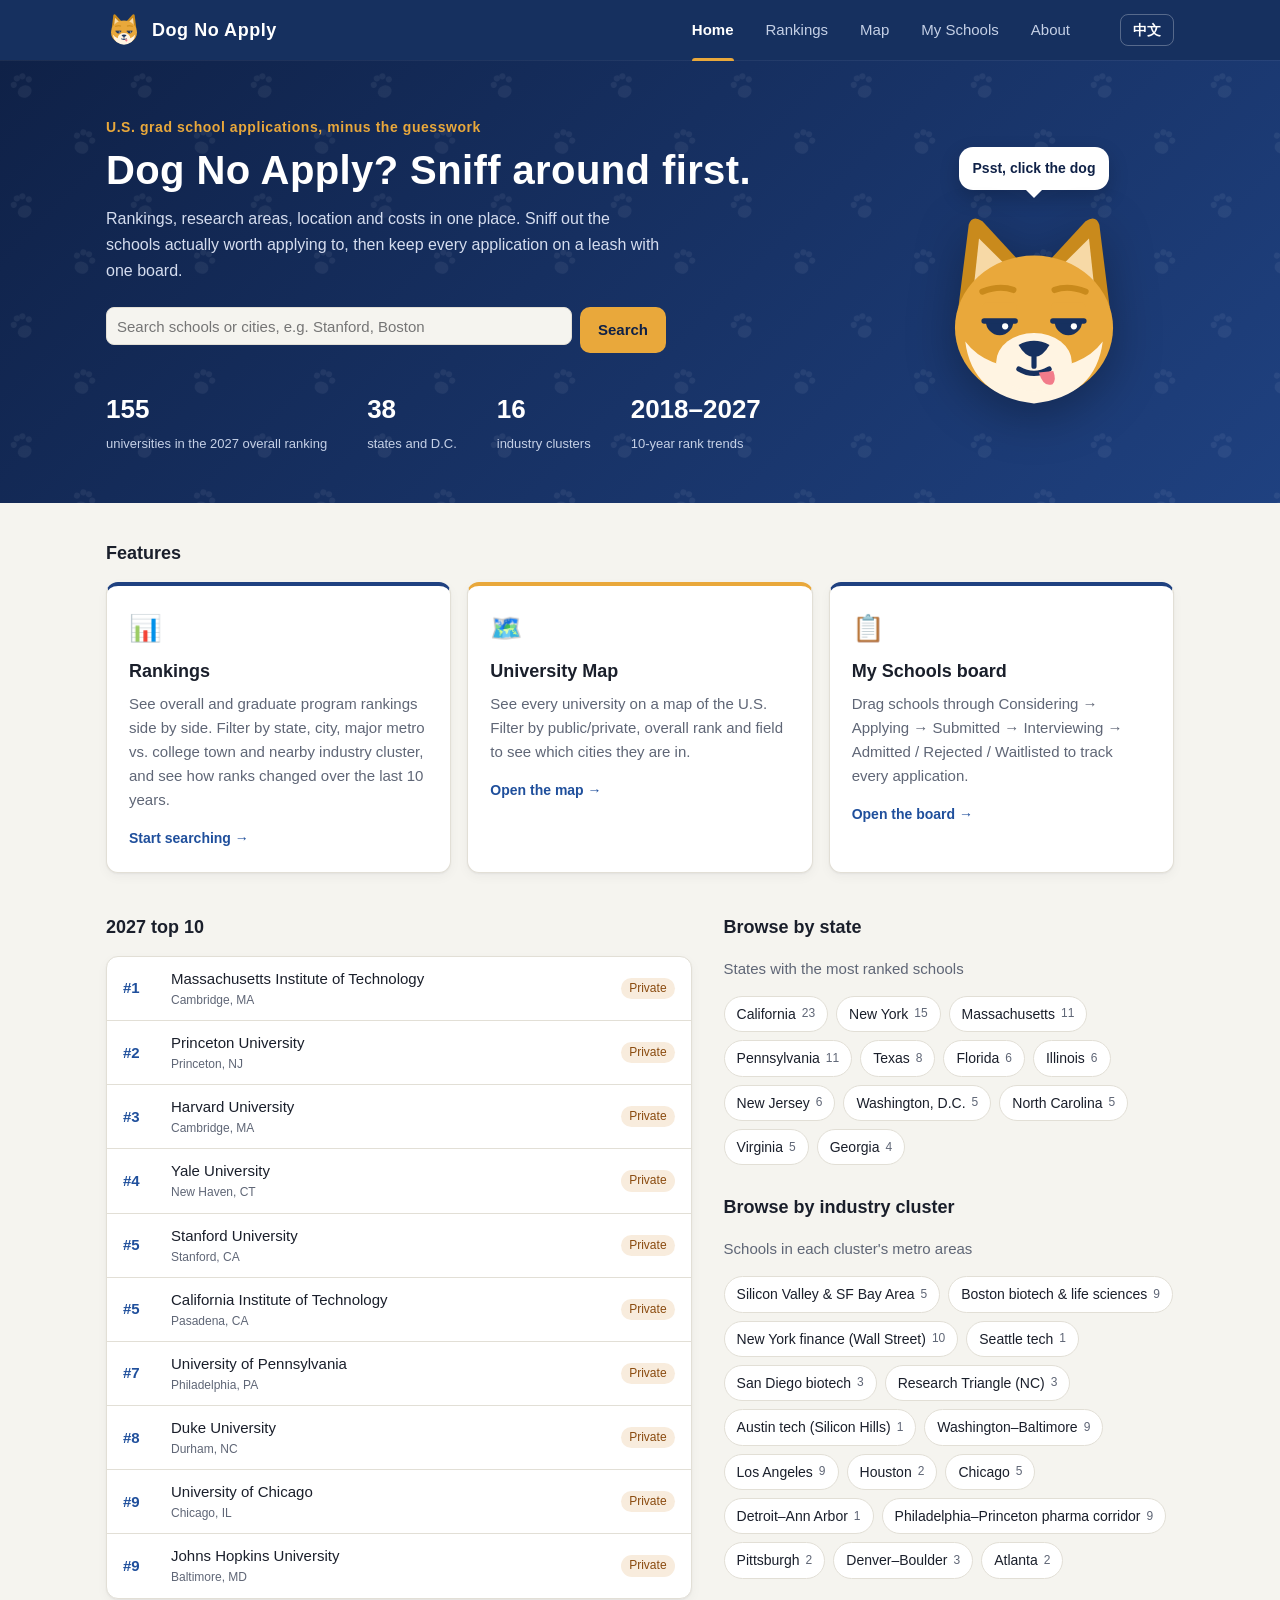
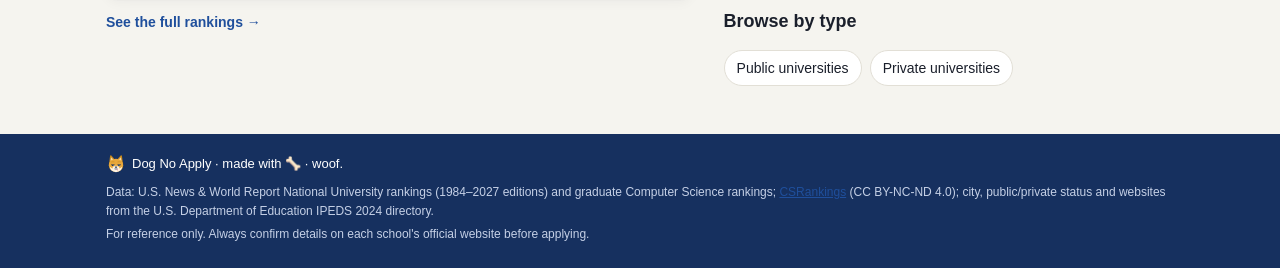
==== index.html @ 58a9b3a5 "version 2" ====
<!doctype html>
<html lang="en">
<head>
  <meta charset="utf-8">
  <meta name="viewport" content="width=device-width, initial-scale=1">
  <title data-i18n="title.home">Dog No Apply · Grad school applications, sniffed out</title>
  <meta name="description" data-i18n-content="meta.home" content="">
  <link rel="icon" type="image/svg+xml" href="assets/logo.svg">
  <script src="js/i18n.js"></script>
  <link rel="stylesheet" href="css/style.css">
</head>
<body>
  <header id="siteNav" class="site-nav"></header>
  <script src="js/layout.js"></script>

  <section class="hero">
    <div class="wrap hero-grid">
      <div class="hero-text">
      <p class="eyebrow" data-i18n="home.eyebrow"></p>
      <h1 data-i18n="home.h1"></h1>
      <p class="lead" data-i18n="home.lead"></p>
      <form class="hero-search" action="rankings.html" role="search">
        <input name="q" type="search" data-i18n-placeholder="home.searchPh" data-i18n-aria-label="common.searchSchools">
        <button type="submit" class="btn btn-gold" data-i18n="home.search"></button>
      </form>
      <ul class="hero-stats" id="heroStats"></ul>
      </div>
      <div class="hero-dog">
        <p class="dog-bubble" id="dogBubble" role="status" aria-live="polite" data-i18n="home.dogHint"></p>
        <button type="button" class="dog-btn" id="dogBtn" data-i18n-aria-label="home.dogHint">
          <svg class="dog-svg" viewBox="0 0 64 64" width="220" height="220" data-ex="meh" aria-hidden="true">
            <!-- Same dog as assets/logo.svg; the face parts below swap per expression (data-ex). -->
            <path d="M10 30 L13 6 Q14 3 17 5 L29 18 Z" fill="#c98a1c"/>
            <path d="M54 30 L51 6 Q50 3 47 5 L35 18 Z" fill="#c98a1c"/>
            <path d="M14.5 24 L16 10 L25 19 Z" fill="#f7d9a6"/>
            <path d="M49.5 24 L48 10 L39 19 Z" fill="#f7d9a6"/>
            <ellipse cx="32" cy="36" rx="23" ry="21" fill="#e9a83b"/>
            <path d="M12 40 Q14 56 32 58 Q50 56 52 40 Q46 48 32 48 Q18 48 12 40 Z" fill="#fff4e2"/>
            <ellipse cx="32" cy="46" rx="11" ry="8.5" fill="#fff4e2"/>

            <g class="ex ex-meh">
              <ellipse cx="22" cy="34" rx="4" ry="4.2" fill="#16305f"/><ellipse cx="42" cy="34" rx="4" ry="4.2" fill="#16305f"/>
              <rect x="17" y="28.6" width="10" height="5.4" rx="1.2" fill="#e9a83b"/><rect x="37" y="28.6" width="10" height="5.4" rx="1.2" fill="#e9a83b"/>
              <path d="M17.5 34 H26.5 M37.5 34 H46.5" stroke="#16305f" stroke-width="1.6" stroke-linecap="round"/>
              <circle cx="23.6" cy="35.6" r=".9" fill="#fff"/><circle cx="43.6" cy="35.6" r=".9" fill="#fff"/>
              <path d="M17 25.5 Q22 23.5 26 25 M38 25 Q42 23.5 47 25.5" stroke="#c98a1c" stroke-width="1.8" fill="none" stroke-linecap="round"/>
              <path d="M32 44.6 V47.2 M27.6 48 Q32 50.6 36.4 48" stroke="#16305f" stroke-width="1.5" fill="none" stroke-linecap="round"/>
              <path d="M33.4 49 Q34.8 53.5 37.4 52.4 Q38.6 51.2 37.6 48.6 Z" fill="#f27b8a"/>
            </g>

            <g class="ex ex-happy">
              <path d="M18 35 Q22 29.5 26 35 M38 35 Q42 29.5 46 35" stroke="#16305f" stroke-width="2.2" fill="none" stroke-linecap="round"/>
              <path d="M17 24.5 Q22 21 26 23.5 M38 23.5 Q42 21 47 24.5" stroke="#c98a1c" stroke-width="1.8" fill="none" stroke-linecap="round"/>
              <circle cx="15.5" cy="41.5" r="3.2" fill="#f6a1a8" opacity=".7"/><circle cx="48.5" cy="41.5" r="3.2" fill="#f6a1a8" opacity=".7"/>
              <path d="M32 44.6 V46.4" stroke="#16305f" stroke-width="1.5" stroke-linecap="round"/>
              <path d="M26.5 46.4 Q32 56 37.5 46.4 Z" fill="#16305f"/>
              <path d="M28.8 50.8 Q32 55.2 35.2 50.8 Q32 49.2 28.8 50.8 Z" fill="#f27b8a"/>
            </g>

            <g class="ex ex-surprised">
              <ellipse cx="22" cy="33.5" rx="4.6" ry="5.4" fill="#16305f"/><ellipse cx="42" cy="33.5" rx="4.6" ry="5.4" fill="#16305f"/>
              <circle cx="23.6" cy="31.6" r="1.6" fill="#fff"/><circle cx="43.6" cy="31.6" r="1.6" fill="#fff"/>
              <path d="M17 22.5 Q22 19.5 26 22 M38 22 Q42 19.5 47 22.5" stroke="#c98a1c" stroke-width="1.8" fill="none" stroke-linecap="round"/>
              <path d="M32 44.6 V46.4" stroke="#16305f" stroke-width="1.5" stroke-linecap="round"/>
              <ellipse cx="32" cy="50.2" rx="2.6" ry="3.2" fill="#16305f"/>
            </g>

            <g class="ex ex-wink">
              <path d="M18 34.5 Q22 31 26 34.5" stroke="#16305f" stroke-width="2.2" fill="none" stroke-linecap="round"/>
              <ellipse cx="42" cy="34" rx="4" ry="4.4" fill="#16305f"/><circle cx="43.6" cy="32.6" r="1.2" fill="#fff"/>
              <path d="M17 26.5 Q22 25.5 26 26.5 M38 23.5 Q42 21.5 47 24" stroke="#c98a1c" stroke-width="1.8" fill="none" stroke-linecap="round"/>
              <path d="M32 44.6 V47 M27.8 48.2 Q32.5 50.8 37 47.2" stroke="#16305f" stroke-width="1.5" fill="none" stroke-linecap="round"/>
              <path d="M33.6 49.2 Q35 53.6 37.6 52.4 Q38.8 51.2 37.6 48.4 Z" fill="#f27b8a"/>
            </g>

            <g class="ex ex-love">
              <path d="M22 38.4 C15.6 33.6 17.2 27.8 22 31.2 C26.8 27.8 28.4 33.6 22 38.4 Z M42 38.4 C35.6 33.6 37.2 27.8 42 31.2 C46.8 27.8 48.4 33.6 42 38.4 Z" fill="#f05a78"/>
              <path d="M17 24 Q22 21 26 23.5 M38 23.5 Q42 21 47 24" stroke="#c98a1c" stroke-width="1.8" fill="none" stroke-linecap="round"/>
              <circle cx="15.5" cy="41.5" r="3.2" fill="#f6a1a8" opacity=".7"/><circle cx="48.5" cy="41.5" r="3.2" fill="#f6a1a8" opacity=".7"/>
              <path d="M32 44.6 V46.4" stroke="#16305f" stroke-width="1.5" stroke-linecap="round"/>
              <path d="M26.5 46.4 Q32 56 37.5 46.4 Z" fill="#16305f"/>
              <path d="M28.8 50.8 Q32 55.2 35.2 50.8 Q32 49.2 28.8 50.8 Z" fill="#f27b8a"/>
            </g>

            <g class="ex ex-skeptical">
              <ellipse cx="22" cy="34" rx="4" ry="4.2" fill="#16305f"/><ellipse cx="42" cy="34" rx="4" ry="4.2" fill="#16305f"/>
              <rect x="17" y="28.6" width="10" height="6.6" rx="1.2" fill="#e9a83b"/><rect x="37" y="28.6" width="10" height="6.6" rx="1.2" fill="#e9a83b"/>
              <path d="M17.5 35.2 H26.5 M37.5 35.2 H46.5" stroke="#16305f" stroke-width="1.6" stroke-linecap="round"/>
              <path d="M16.5 22 Q21.5 18.8 26 22.2 M38 27 Q42.5 24 47.5 24.6" stroke="#c98a1c" stroke-width="1.9" fill="none" stroke-linecap="round"/>
              <path d="M32 44.6 V47.4 M27.4 49 Q30 47.6 32 48.6 Q34.2 49.6 36.6 48" stroke="#16305f" stroke-width="1.5" fill="none" stroke-linecap="round"/>
            </g>

            <!-- nose last so it sits on top of every mouth -->
            <path d="M27.5 41 Q32 38.6 36.5 41 Q34.5 44.5 32 44.6 Q29.5 44.5 27.5 41 Z" fill="#16305f"/>
          </svg>
        </button>
      </div>
    </div>
  </section>

  <main class="wrap home">
    <section>
      <h2 class="section-title" data-i18n="home.features"></h2>
      <div class="cards">
        <a class="card" href="rankings.html">
          <span class="card-icon" aria-hidden="true">📊</span>
          <h3 data-i18n="home.card.rankings"></h3>
          <p data-i18n="home.card.rankingsDesc"></p>
          <span class="card-link" data-i18n="home.card.rankingsLink"></span>
        </a>
        <a class="card" href="map.html">
          <span class="card-icon" aria-hidden="true">🗺️</span>
          <h3 data-i18n="home.card.map"></h3>
          <p data-i18n="home.card.mapDesc"></p>
          <span class="card-link" data-i18n="home.card.mapLink"></span>
        </a>
        <a class="card" href="library.html">
          <span class="card-icon" aria-hidden="true">📋</span>
          <h3 data-i18n="home.card.library"></h3>
          <p data-i18n="home.card.libraryDesc"></p>
          <span class="card-link" data-i18n="home.card.libraryLink"></span>
        </a>
      </div>
    </section>

    <section class="home-grid">
      <div>
        <h2 class="section-title" id="top10Title"></h2>
        <ol class="top-list" id="topList"></ol>
        <a class="more" href="rankings.html" data-i18n="home.fullList"></a>
      </div>
      <div>
        <h2 class="section-title" data-i18n="home.byState"></h2>
        <p class="muted" data-i18n="home.byStateSub"></p>
        <div class="chips" id="stateChips"></div>
        <h2 class="section-title" style="margin-top:28px" data-i18n="home.byCluster"></h2>
        <p class="muted" data-i18n="home.byClusterSub"></p>
        <div class="chips" id="clusterChips"></div>
        <h2 class="section-title" style="margin-top:28px" data-i18n="home.byType"></h2>
        <div class="chips">
          <a class="chip" href="rankings.html?control=public" data-i18n="home.publicUnis"></a>
          <a class="chip" href="rankings.html?control=private" data-i18n="home.privateUnis"></a>
        </div>
      </div>
    </section>
  </main>

  <script src="data/colleges.js"></script>
  <script src="js/common.js"></script>
  <script src="js/home.js"></script>
</body>
</html>
---- css/style.css ----
/* ---------- Color tokens ----------
   Brand: deep navy (header, hero, primary actions) + warm gold (highlights).
   Change these few values to re-theme the whole site. */
:root {
  --navy-900: #0f2147;
  --navy-800: #16305f;
  --navy-700: #1f4180;
  --gold-500: #e9a83b;
  --gold-600: #c98a1c;

  --bg: #f5f4ef;
  --surface: #ffffff;
  --text: #1a1f2b;
  --muted: #5f6676;
  --line: #e2dfd6;

  --accent: #1f4f9c;        /* links, active controls */
  --accent-soft: #e6edf8;   /* hover rows, pills */
  --header-bg: var(--navy-800);
  --header-text: #ffffff;
  --header-muted: #c5d0e6;
  --hero-from: var(--navy-900);
  --hero-to: var(--navy-700);
  --gold: var(--gold-500);
  --gold-ink: #7a520c;
  --gold-soft: #fbf0db;

  --public: #1f7a4d;
  --public-soft: #e3f3ea;
  --private: #8a4b0f;
  --private-soft: #f8ecdd;
  --up: #1f7a4d;
  --down: #b3261e;
  --star: var(--gold-500);
  --shadow: 0 1px 2px rgb(16 24 40 / .05), 0 4px 12px rgb(16 24 40 / .04);
  --radius: 12px;
  --map-water: #dfe7f1;
  --map-land: #fbfaf6;
  --map-land-hover: #f3ecdc;
  --map-border: #b9c2d0;
  color-scheme: light;
}
@media (prefers-color-scheme: dark) {
  :root {
    --bg: #0e121a;
    --surface: #161c27;
    --text: #e7eaf0;
    --muted: #99a2b3;
    --line: #283041;

    --accent: #8db0ff;
    --accent-soft: #1d2a45;
    --header-bg: #0a1428;
    --header-muted: #9fb0d1;
    --hero-from: #0a1428;
    --hero-to: #17305c;
    --gold: #f0b452;
    --gold-ink: #f0b452;
    --gold-soft: #3a2c14;

    --public: #6fd3a0;
    --public-soft: #163327;
    --private: #f0b67a;
    --private-soft: #3a2a19;
    --up: #6fd3a0;
    --down: #ff8a80;
    --shadow: none;
    --map-water: #0b1018;
    --map-land: #1b2230;
    --map-land-hover: #26303f;
    --map-border: #3a4558;
    color-scheme: dark;
  }
}

/* ---------- Base ---------- */
* { box-sizing: border-box; }
html { scroll-padding-top: 72px; }
body {
  margin: 0;
  min-height: 100vh;
  display: flex; flex-direction: column;
  background: var(--bg);
  color: var(--text);
  font: 15px/1.6 -apple-system, BlinkMacSystemFont, "PingFang SC", "Hiragino Sans GB", "Microsoft YaHei", "Segoe UI", sans-serif;
}
main { flex: 1; width: 100%; }
.wrap { max-width: 1100px; margin: 0 auto; padding: 0 16px; }
a { color: var(--accent); }
.muted { color: var(--muted); }
input, select, button { font: inherit; color: var(--text); }
:focus-visible { outline: 2px solid var(--accent); outline-offset: 2px; }

.btn {
  display: inline-flex; align-items: center; justify-content: center; gap: 6px;
  height: 40px; padding: 0 18px; border-radius: 10px; border: 0;
  font-weight: 600; text-decoration: none; cursor: pointer;
}
.btn-primary { background: var(--navy-800); color: #fff; }
.btn-primary:hover { background: var(--navy-700); }
.btn-gold { background: var(--gold); color: var(--navy-900); }
.btn-gold:hover { background: var(--gold-600); }
.btn-ghost { background: var(--accent-soft); color: var(--accent); }
.btn-ghost:hover { filter: brightness(.97); }

/* ---------- Header nav ---------- */
.site-nav {
  position: sticky; top: 0; z-index: 10;
  background: var(--header-bg); color: var(--header-text);
  box-shadow: 0 1px 0 rgb(255 255 255 / .06);
  min-height: 60px;
}
.nav-inner { display: flex; align-items: center; gap: 24px; height: 60px; }
.brand { display: flex; align-items: center; gap: 10px; color: inherit; text-decoration: none; font-weight: 700; font-size: 17px; letter-spacing: .02em; }
.brand-mark {
  display: grid; place-items: center; width: 32px; height: 32px; border-radius: 9px;
  background: var(--gold); color: var(--navy-900); font-size: 17px;
}
.nav-links { display: flex; gap: 4px; margin-left: auto; }
.nav-links a {
  position: relative; color: var(--header-muted); text-decoration: none;
  padding: 8px 14px; border-radius: 8px; font-size: 15px;
}
.nav-links a:hover { color: #fff; background: rgb(255 255 255 / .08); }
.nav-links a[aria-current=page] { color: #fff; font-weight: 600; }
.nav-links a[aria-current=page]::after {
  content: ""; position: absolute; left: 14px; right: 14px; bottom: -11px; height: 3px; border-radius: 3px 3px 0 0;
  background: var(--gold);
}
.site-nav :focus-visible { outline-color: var(--gold); }
.nav-toggle { display: none; margin-left: auto; width: 40px; height: 40px; border: 0; background: none; cursor: pointer; padding: 10px 9px; }
.nav-toggle span { display: block; height: 2px; background: #fff; border-radius: 2px; transition: transform .2s, opacity .2s; }
.nav-toggle span + span { margin-top: 6px; }
.site-nav.open .nav-toggle span:nth-child(1) { transform: translateY(8px) rotate(45deg); }
.site-nav.open .nav-toggle span:nth-child(2) { opacity: 0; }
.site-nav.open .nav-toggle span:nth-child(3) { transform: translateY(-8px) rotate(-45deg); }

/* ---------- Page heads ---------- */
.page-head { background: var(--surface); border-bottom: 1px solid var(--line); padding: 28px 0 22px; margin-bottom: 24px; }
.page-head h1 { margin: 0; font-size: 26px; }
.page-head h1::before {
  content: ""; display: inline-block; width: 5px; height: .9em; margin-right: 10px; border-radius: 3px;
  background: var(--gold); vertical-align: -1px;
}
.sub { margin: 4px 0 0; color: var(--muted); }

/* ---------- Home ---------- */
.hero {
  background: linear-gradient(135deg, var(--hero-from), var(--hero-to));
  color: #fff; padding: 56px 0 48px;
}
.eyebrow { margin: 0 0 8px; color: var(--gold); font-weight: 600; font-size: 14px; letter-spacing: .04em; }
.hero h1 { margin: 0; font-size: 40px; line-height: 1.2; letter-spacing: .01em; }
.lead { max-width: 560px; color: #d5ddef; font-size: 16px; margin: 12px 0 24px; }
.hero-search { display: flex; gap: 8px; max-width: 560px; }
.hero-search input {
  flex: 1; min-width: 0; height: 46px; padding: 0 16px; border-radius: 10px;
  border: 1px solid rgb(255 255 255 / .2); background: rgb(255 255 255 / .96); color: #1a1f2b;
}
.hero-search .btn { height: 46px; }
.hero-stats { list-style: none; padding: 0; margin: 36px 0 0; display: flex; flex-wrap: wrap; gap: 12px 40px; }
.hero-stats b { display: block; font-size: 26px; font-variant-numeric: tabular-nums; }
.hero-stats span { font-size: 13px; color: var(--header-muted); }

.home { padding-top: 36px; }
.section-title { font-size: 18px; margin: 0 0 14px; }
.cards { display: grid; grid-template-columns: repeat(auto-fit, minmax(260px, 1fr)); gap: 16px; margin-bottom: 40px; }
.card {
  display: block; padding: 22px; border-radius: var(--radius); text-decoration: none; color: inherit;
  background: var(--surface); border: 1px solid var(--line); box-shadow: var(--shadow);
  border-top: 4px solid var(--navy-700); transition: transform .15s, box-shadow .15s;
}
.card:nth-child(2) { border-top-color: var(--gold); }
.card:hover { transform: translateY(-2px); box-shadow: 0 6px 20px rgb(16 24 40 / .08); }
.card-icon { font-size: 26px; }
.card h3 { margin: 8px 0 6px; font-size: 18px; }
.card p { margin: 0 0 14px; color: var(--muted); }
.card-link { color: var(--accent); font-weight: 600; font-size: 14px; }

.home-grid { display: grid; grid-template-columns: 1.3fr 1fr; gap: 32px; }
.top-list { list-style: none; padding: 0; margin: 0; background: var(--surface); border: 1px solid var(--line); border-radius: var(--radius); box-shadow: var(--shadow); }
.top-list li { display: flex; align-items: center; gap: 12px; padding: 10px 16px; border-bottom: 1px solid var(--line); cursor: pointer; }
.top-list li:last-child { border-bottom: 0; }
.top-list li:hover { background: var(--accent-soft); }
.tl-rank { width: 36px; font-weight: 700; color: var(--accent); font-variant-numeric: tabular-nums; }
.tl-name { flex: 1; font-weight: 500; }
.tl-name small { display: block; color: var(--muted); font-weight: 400; font-size: 12px; }
.more { display: inline-block; margin-top: 12px; font-weight: 600; font-size: 14px; text-decoration: none; }
.chips { display: flex; flex-wrap: wrap; gap: 8px; }
.chip {
  display: inline-flex; align-items: center; gap: 6px; padding: 6px 12px; border-radius: 99px;
  background: var(--surface); border: 1px solid var(--line); color: var(--text); text-decoration: none; font-size: 14px;
}
.chip:hover { border-color: var(--gold); background: var(--gold-soft); }
.chip span { color: var(--muted); font-size: 12px; }

/* ---------- Rankings controls ---------- */
.controls {
  display: flex; flex-wrap: wrap; gap: 14px 16px; align-items: flex-end;
  background: var(--surface); border: 1px solid var(--line); border-radius: var(--radius);
  padding: 16px; box-shadow: var(--shadow);
}
.field { display: flex; flex-direction: column; gap: 4px; font-size: 13px; color: var(--muted); }
.field.grow { flex: 1 1 240px; }
input[type=search], input[type=number], select {
  height: 38px; padding: 0 10px; border: 1px solid var(--line); border-radius: 8px; background: var(--bg);
}
.range { display: flex; align-items: center; gap: 6px; }
.range input { width: 72px; }
.seg { display: inline-flex; border: 1px solid var(--line); border-radius: 8px; overflow: hidden; height: 38px; }
.seg button { border: 0; background: var(--bg); padding: 0 14px; cursor: pointer; }
.seg button + button { border-left: 1px solid var(--line); }
.seg button[aria-pressed=true] { background: var(--navy-800); color: #fff; }
.check { display: flex; align-items: center; gap: 6px; height: 38px; font-size: 14px; cursor: pointer; }
.check input { accent-color: var(--navy-700); }
.pill { background: var(--gold-soft); color: var(--gold-ink); border-radius: 99px; padding: 0 8px; font-size: 12px; font-weight: 600; }

.summary { color: var(--muted); margin: 16px 2px 10px; font-size: 14px; }

/* ---------- Table ---------- */
.table-wrap { background: var(--surface); border: 1px solid var(--line); border-radius: var(--radius); overflow-x: auto; box-shadow: var(--shadow); }
table { width: 100%; border-collapse: collapse; }
th, td { padding: 10px 12px; text-align: left; border-bottom: 1px solid var(--line); }
tbody tr:last-child td { border-bottom: 0; }
th { font-size: 13px; color: var(--muted); font-weight: 600; background: var(--surface); white-space: nowrap; }
th.sortable { cursor: pointer; user-select: none; }
th.sortable:hover { color: var(--text); }
th[aria-sort] { color: var(--accent); }
th[aria-sort=ascending]::after { content: " ▲"; font-size: 10px; }
th[aria-sort=descending]::after { content: " ▼"; font-size: 10px; }
tbody tr { cursor: pointer; }
tbody tr:hover { background: var(--accent-soft); }
.c-rank { width: 64px; font-variant-numeric: tabular-nums; font-weight: 700; color: var(--accent); }
.c-fav { width: 36px; padding-right: 0; }
td.name { font-weight: 500; }
.na { color: var(--muted); font-weight: 400; }
.tag { display: inline-block; padding: 1px 8px; border-radius: 99px; font-size: 12px; white-space: nowrap; }
.tag.public { background: var(--public-soft); color: var(--public); }
.tag.private { background: var(--private-soft); color: var(--private); }
.chg { font-variant-numeric: tabular-nums; font-size: 13px; white-space: nowrap; }
.chg.up { color: var(--up); }
.chg.down { color: var(--down); }
.chg.flat, .chg.new { color: var(--muted); }
.star { border: 0; background: none; cursor: pointer; font-size: 18px; line-height: 1; color: var(--line); padding: 2px; }
.star:hover { color: var(--gold); }
.star[aria-pressed=true] { color: var(--star); }
.empty { text-align: center; color: var(--muted); padding: 32px 0; }

/* ---------- Shortlist ---------- */
.school-grid { display: grid; grid-template-columns: repeat(auto-fill, minmax(240px, 1fr)); gap: 14px; }
.school-card {
  background: var(--surface); border: 1px solid var(--line); border-radius: var(--radius); box-shadow: var(--shadow);
  padding: 16px; cursor: pointer; border-left: 4px solid var(--gold);
}
.school-card:hover { background: var(--accent-soft); }
.sc-top { display: flex; justify-content: space-between; align-items: center; }
.sc-rank { font-weight: 700; color: var(--accent); font-size: 18px; }
.school-card h3 { margin: 6px 0 2px; font-size: 16px; }
.school-card p { margin: 0 0 10px; font-size: 13px; }
.empty-state { text-align: center; padding: 48px 16px; background: var(--surface); border: 1px dashed var(--line); border-radius: var(--radius); }
.empty-state p { margin: 0 0 6px; }
.empty-state .btn { margin-top: 14px; }

/* ---------- About ---------- */
.prose { max-width: 760px; }
.prose h2 { font-size: 18px; margin: 8px 0 8px; }
.prose ul { padding-left: 20px; margin: 0 0 24px; }
.prose li { margin-bottom: 6px; }

/* ---------- Detail dialog ---------- */
dialog.detail {
  width: min(640px, calc(100vw - 32px)); border: 1px solid var(--line); border-radius: 16px;
  background: var(--surface); color: var(--text); padding: 24px; border-top: 5px solid var(--gold);
}
dialog::backdrop { background: rgb(10 20 40 / .5); }
.close { position: absolute; top: 10px; right: 12px; border: 0; background: none; font-size: 24px; cursor: pointer; color: var(--muted); }
.d-title { margin: 0 32px 4px 0; font-size: 22px; }
.d-meta { color: var(--muted); margin: 0 0 16px; display: flex; flex-wrap: wrap; gap: 6px 12px; align-items: center; }
.d-stats { display: grid; grid-template-columns: repeat(auto-fit, minmax(150px, 1fr)); gap: 10px; margin-bottom: 16px; }
.d-stat { background: var(--bg); border-radius: 10px; padding: 10px 12px; }
.d-stat b { display: block; font-size: 22px; font-variant-numeric: tabular-nums; color: var(--accent); }
.d-stat span { font-size: 12px; color: var(--muted); }
.chart { width: 100%; height: auto; display: block; }
.chart .grid { stroke: var(--line); }
.chart .axis { fill: var(--muted); font-size: 11px; }
.chart .line { fill: none; stroke: var(--accent); stroke-width: 2; }
.chart .dot { fill: var(--accent); }
.chart .dot:last-of-type { fill: var(--gold); }
.chart-cap { font-size: 12px; color: var(--muted); margin: 4px 0 0; }
.d-actions { margin-top: 18px; display: flex; justify-content: flex-end; }

/* ---------- Footer ---------- */
.site-foot { margin-top: 48px; background: var(--header-bg); color: var(--header-muted); font-size: 12px; padding: 20px 0; }
.site-foot p { margin: 0 0 4px; }

/* ---------- Mobile ---------- */
@media (max-width: 760px) {
  .nav-toggle { display: block; }
  /* Hamburger drop-down: slides down from under the bar; a dimmed backdrop covers the page. */
  .nav-links {
    display: flex; position: absolute; top: 60px; left: 0; right: 0;
    flex-direction: column; gap: 0; padding: 8px 16px 14px; background: var(--header-bg);
    box-shadow: 0 12px 24px rgb(0 0 0 / .25);
    visibility: hidden; opacity: 0; transform: translateY(-8px);
    transition: opacity .18s ease, transform .18s ease, visibility 0s linear .18s;
  }
  .site-nav.open .nav-links { visibility: visible; opacity: 1; transform: none; transition: opacity .18s ease, transform .18s ease; }
  .nav-links a { padding: 13px 8px; font-size: 16px; border-bottom: 1px solid rgb(255 255 255 / .06); }
  .nav-links a:last-child { border-bottom: 0; }
  body.nav-open::before {
    content: ""; position: fixed; inset: 60px 0 0 0; z-index: 9; background: rgb(10 20 40 / .45);
  }
  .nav-links a[aria-current=page]::after { left: 0; right: auto; top: 12px; bottom: 12px; width: 3px; height: auto; border-radius: 0 3px 3px 0; }
  .home-grid { grid-template-columns: 1fr; }
}
@media (max-width: 640px) {
  .hero { padding: 36px 0 32px; }
  .hero h1 { font-size: 28px; }
  .hero-stats { display: grid; grid-template-columns: 1fr 1fr; gap: 14px 20px; }
  .hero-stats b { font-size: 20px; }
  .page-head h1 { font-size: 22px; }
  .c-hide-sm { display: none; }
  .controls { gap: 12px; padding: 14px; }
  .controls .field { flex: 1 1 calc(50% - 6px); min-width: 0; }
  .controls .field.grow { flex-basis: 100%; }
  .controls select, .range input { width: 100%; min-width: 0; }
  .seg { display: flex; }
  .seg button { flex: 1; padding: 0 8px; }
  .check { flex: 1 1 100%; height: auto; }
  th, td { padding: 9px 8px; }
  .d-stats { gap: 6px; grid-template-columns: repeat(2, 1fr); }
  .d-stat b { font-size: 18px; }
  dialog.detail { padding: 18px; }
}

/* ---------- Subject rank columns ---------- */
.num { font-variant-numeric: tabular-nums; white-space: nowrap; }
td.c-sub { color: var(--muted); font-size: 14px; }

/* ---------- 选校库 (library board) ---------- */
body.wide .wrap { max-width: 1320px; }

/* Status colors: one hue per stage, reused by board columns, chips and table selects. */
.s-considering { --st: #7a8599; }
.s-applying    { --st: #2b62c4; }
.s-submitted   { --st: #7b4fc9; }
.s-interview   { --st: #0e8a8a; }
.s-admitted    { --st: #1f8a50; }
.s-rejected    { --st: #c0392b; }
.s-waitlist    { --st: #c98a1c; }
@media (prefers-color-scheme: dark) {
  .s-considering { --st: #9aa6bb; }
  .s-applying    { --st: #7ea3ff; }
  .s-submitted   { --st: #b79af0; }
  .s-interview   { --st: #4cc9c9; }
  .s-admitted    { --st: #6fd3a0; }
  .s-rejected    { --st: #ff8a80; }
  .s-waitlist    { --st: #f0b452; }
}
.col-head i, .sublane h4 i, .st-chip i {
  display: inline-block; width: 9px; height: 9px; border-radius: 50%; background: var(--st, var(--gold)); flex: none;
}

.lib-bar { display: flex; gap: 12px; align-items: center; justify-content: space-between; flex-wrap: wrap; }
.add-school { position: relative; flex: 1 1 320px; max-width: 520px; }
.add-school input { width: 100%; height: 42px; font-size: 15px; background: var(--surface); box-shadow: var(--shadow); }
.suggest {
  position: absolute; z-index: 5; top: calc(100% + 4px); left: 0; right: 0; margin: 0; padding: 4px; list-style: none;
  background: var(--surface); border: 1px solid var(--line); border-radius: 10px; box-shadow: 0 10px 30px rgb(16 24 40 / .14);
}
.suggest li { display: flex; justify-content: space-between; align-items: center; gap: 12px; padding: 8px 10px; border-radius: 8px; cursor: pointer; }
.suggest li:first-child:not(.none) { background: var(--accent-soft); }
.suggest li:hover { background: var(--accent-soft); }
.suggest li small { display: block; color: var(--muted); font-size: 12px; }
.suggest li.none { color: var(--muted); cursor: default; }

.status-summary { display: flex; flex-wrap: wrap; align-items: center; gap: 8px 14px; margin: 18px 2px 14px; font-size: 14px; color: var(--muted); min-height: 22px; }
.status-summary b { color: var(--text); }
.st-chip { display: inline-flex; align-items: center; gap: 6px; }

.board { display: grid; grid-template-columns: repeat(5, minmax(220px, 1fr)); gap: 14px; overflow-x: auto; padding-bottom: 8px; align-items: start; }
.col { background: color-mix(in srgb, var(--line) 45%, var(--bg)); border-radius: var(--radius); padding: 10px; min-height: 240px; }
.col-head {
  display: flex; align-items: center; gap: 8px; font-weight: 700; font-size: 14px; padding: 4px 4px 10px;
  border-bottom: 3px solid var(--st, var(--gold)); margin-bottom: 10px;
}
.count { margin-left: auto; background: var(--surface); color: var(--muted); border-radius: 99px; padding: 0 8px; font-size: 12px; font-weight: 600; }
.sublane + .sublane { margin-top: 12px; }
.sublane h4 { display: flex; align-items: center; gap: 8px; margin: 0 4px 6px; font-size: 13px; }
.zone { display: flex; flex-direction: column; gap: 8px; min-height: 64px; border-radius: 10px; padding: 2px; transition: background .12s; }
.col:not(.col-outcome) .zone { min-height: 180px; }
.zone.over { background: var(--accent-soft); outline: 2px dashed var(--accent); outline-offset: 2px; }
.zone-empty { margin: 0; padding: 18px 8px; text-align: center; font-size: 12px; color: var(--muted); border: 1px dashed var(--line); border-radius: 10px; }
.zone.over .zone-empty { display: none; }
.drop-marker { height: 4px; border-radius: 4px; background: var(--accent); }

.kcard {
  background: var(--surface); border: 1px solid var(--line); border-left: 4px solid var(--st); border-radius: 10px;
  padding: 10px 12px; box-shadow: var(--shadow); cursor: grab;
}
.kcard:hover { border-color: var(--accent); border-left-color: var(--st); }
.kcard:active { cursor: grabbing; }
.kcard.dragging { opacity: .35; }
.kc-head { display: flex; justify-content: space-between; align-items: center; }
.kc-rank { font-size: 12px; font-weight: 700; color: var(--accent); }
.kc-x { border: 0; background: none; color: var(--muted); font-size: 18px; line-height: 1; cursor: pointer; padding: 0 2px; border-radius: 4px; }
.kc-x:hover { color: var(--down); background: var(--bg); }
.kcard h3 { margin: 4px 0 4px; font-size: 14px; line-height: 1.35; }
.kc-meta { margin: 0 0 6px; font-size: 12px; color: var(--muted); display: flex; align-items: center; gap: 6px; flex-wrap: wrap; }
.kc-meta .tag { font-size: 11px; padding: 0 6px; }
.kc-subj { margin: 0 0 8px; display: flex; flex-wrap: wrap; gap: 4px 6px; font-size: 12px; }
.kc-subj span { background: var(--bg); border-radius: 6px; padding: 1px 7px; font-variant-numeric: tabular-nums; white-space: nowrap; }
.kc-status {
  width: 100%; height: 30px; font-size: 13px; padding: 0 6px; border-radius: 7px;
  border: 1px solid var(--line); background: var(--bg); cursor: pointer;
}
#tableView .kc-status { width: auto; min-width: 96px; border-left: 4px solid var(--st); }

@media (max-width: 760px) {
  .board { grid-template-columns: repeat(5, 82vw); scroll-snap-type: x mandatory; }
  .col { scroll-snap-align: start; }
}

/* ---------- Detail: rank history range ---------- */
.d-history-head { display: flex; align-items: center; justify-content: space-between; gap: 8px 12px; flex-wrap: wrap; margin: 4px 0 10px; }
.d-history-head h3 { margin: 0; font-size: 15px; }
.d-history-head small { color: var(--muted); font-weight: 400; margin-left: 4px; }
.seg-sm { height: 30px; }
.seg-sm button { padding: 0 10px; font-size: 13px; }

/* ---------- Map page ---------- */
.map-layout { display: grid; grid-template-columns: 320px 1fr; height: calc(100vh - 60px); min-height: 520px; }
.map-page .site-foot { margin-top: 0; }
.map-side { display: flex; flex-direction: column; min-height: 0; background: var(--surface); border-right: 1px solid var(--line); }
.map-side-head { padding: 18px 16px 6px; }
.map-side-head h1 { margin: 0; font-size: 22px; }
.map-side-head p { margin: 2px 0 0; font-size: 13px; }
.map-filters { display: flex; flex-direction: column; gap: 10px; padding: 8px 16px 14px; border-bottom: 1px solid var(--line); }
.map-filters > * { flex: none; }
.map-filters .seg { display: flex; }
.map-filters .seg button { flex: 1; padding: 0 6px; font-size: 14px; white-space: nowrap; }
.map-filters select { width: 100%; }
.map-filters .field { flex-direction: row; align-items: center; gap: 10px; }
.map-filters .field > span { flex: none; min-width: 36px; max-width: 45%; }
.map-filters .check { height: auto; }
.map-legend { display: flex; gap: 14px; font-size: 12px; color: var(--muted); }
.map-legend span { display: inline-flex; align-items: center; gap: 5px; }
.lg { display: inline-block; width: 11px; height: 11px; border-radius: 50%; border: 1.5px solid var(--surface); box-shadow: 0 0 0 1px var(--line); flex: none; }
.lg.public { background: var(--public); }
.lg.private { background: var(--private); }
.lg.lib { box-shadow: 0 0 0 2.5px var(--gold); }
.map-legend .lg.lib { background: var(--muted); }
.map-list { list-style: none; margin: 0; padding: 4px 0; overflow-y: auto; flex: 1; }
.map-list li { display: flex; align-items: center; gap: 10px; padding: 8px 16px; cursor: pointer; }
.map-list li:hover { background: var(--accent-soft); }
.map-list li.none { color: var(--muted); cursor: default; }
.ml-rank { width: 38px; font-weight: 700; color: var(--accent); font-size: 13px; font-variant-numeric: tabular-nums; }
.ml-name { flex: 1; font-size: 14px; line-height: 1.35; }
.ml-name small { display: block; color: var(--muted); font-size: 12px; }
.map { height: 100%; background: var(--map-water); }
.state-tip { font-size: 12px; }

.leaflet-container { font: inherit; }
.leaflet-popup-content-wrapper, .leaflet-popup-tip { background: var(--surface); color: var(--text); }
.leaflet-popup-content { margin: 12px 14px; }
.leaflet-container a.leaflet-popup-close-button { color: var(--muted); }
.map-pop b { display: block; font-size: 15px; margin-right: 14px; }
.map-pop .muted { font-size: 12px; display: flex; align-items: center; gap: 6px; margin: 2px 0 8px; }
.map-pop-ranks { display: flex; gap: 6px; font-size: 12px; margin-bottom: 10px; }
.map-pop-ranks span { background: var(--bg); border-radius: 6px; padding: 1px 7px; font-variant-numeric: tabular-nums; }
.map-pop-actions { display: flex; gap: 6px; }
.map-pop-actions .btn { height: 32px; padding: 0 12px; font-size: 13px; }
.map-pop-actions .btn-primary { color: #fff; }
@media (prefers-color-scheme: dark) {
  .leaflet-control-zoom a, .leaflet-control-attribution { background: var(--surface) !important; color: var(--text) !important; }
  .leaflet-control-attribution a { color: var(--accent) !important; }
}

@media (max-width: 760px) {
  .map-layout { grid-template-columns: 1fr; grid-template-rows: 55vh auto; height: auto; }
  .map { order: -1; height: 55vh; }
  .map-side { border-right: 0; }
  .map-list { max-height: 50vh; }
}

/* ---------- Language toggle ---------- */
/* i18n.js fills static text on DOMContentLoaded; hide the page until then to avoid empty labels. */
.i18n-pending body { visibility: hidden; }
.lang-toggle {
  flex: none; margin-left: 12px; height: 32px; min-width: 44px; padding: 0 12px; border-radius: 8px; cursor: pointer;
  border: 1px solid rgb(255 255 255 / .28); background: transparent; color: #fff; font-size: 14px; font-weight: 600;
}
.lang-toggle:hover { background: rgb(255 255 255 / .1); border-color: var(--gold); }
@media (max-width: 760px) {
  .lang-toggle { margin-left: auto; }
  .nav-toggle { margin-left: 4px; }
  .brand { min-width: 0; }
  .brand-text { overflow: hidden; text-overflow: ellipsis; white-space: nowrap; }
}
.bt-short { display: none; }
@media (max-width: 420px) {
  .brand-text { font-size: 14px; }
  .bt-full { display: none; }
  .bt-short { display: inline; }
}

/* ---------- Location: setting tags, clusters ---------- */
.tag.setting { background: var(--accent-soft); color: var(--accent); }
.tag.setting.town { background: var(--gold-soft); color: var(--gold-ink); }
.city-setting { display: block; font-size: 11px; color: var(--muted); }
.d-geo { background: var(--bg); border-radius: 10px; padding: 10px 12px; margin-bottom: 16px; font-size: 14px; }
.d-geo p { margin: 0 0 6px; display: flex; flex-wrap: wrap; align-items: center; gap: 4px 6px; }
.d-geo p:last-child { margin-bottom: 0; }
.d-geo .chips { gap: 6px; }
.d-geo .chip { font-size: 13px; padding: 4px 10px; }
.controls .group-label {
  flex: 1 1 100%; margin: 4px 0 -6px; padding-top: 12px; border-top: 1px solid var(--line);
  font-size: 12px; font-weight: 700; color: var(--muted); letter-spacing: .04em; text-transform: uppercase;
}

/* ---------- CSRankings in the detail dialog ---------- */
.d-csr { border: 1px solid var(--line); border-radius: 10px; padding: 12px; margin-bottom: 16px; }
.d-csr h3 { margin: 0 0 2px; font-size: 15px; }
.d-csr > p { margin: 0 0 8px; font-size: 13px; }
.csr-cats { display: grid; grid-template-columns: repeat(4, 1fr); gap: 6px; margin-bottom: 10px; }
.csr-cat { background: var(--bg); border-radius: 8px; padding: 6px 8px; text-decoration: none; color: var(--text); }
.csr-cat:hover { background: var(--accent-soft); }
.csr-cat b { display: block; color: var(--accent); font-variant-numeric: tabular-nums; }
.csr-cat span { font-size: 12px; color: var(--muted); }
.d-csr .chips { gap: 6px; margin-bottom: 8px; }
.d-csr .chip { font-size: 13px; padding: 4px 10px; }
.d-credit { font-size: 11px !important; color: var(--muted); margin: 0 !important; }
@media (max-width: 640px) { .csr-cats { grid-template-columns: repeat(2, 1fr); } }

/* ---------- Costs ---------- */
.d-cost { border: 1px solid var(--line); border-radius: 10px; padding: 12px; margin-bottom: 16px; }
.d-cost h3 { margin: 0 0 8px; font-size: 15px; }
.d-cost table { width: 100%; border-collapse: collapse; font-size: 14px; margin-bottom: 8px; }
.d-cost th, .d-cost td { padding: 5px 8px; border-bottom: 1px solid var(--line); text-align: left; font-weight: 400; }
.d-cost thead th { font-size: 12px; color: var(--muted); font-weight: 600; text-align: right; }
.d-cost td.num { text-align: right; }
.d-cost .cur { background: var(--accent-soft); }
.d-cost thead th.cur { color: var(--accent); }
.d-cost tr.total th, .d-cost tr.total td { font-weight: 700; border-bottom: 0; }
td.cost { white-space: nowrap; font-variant-numeric: tabular-nums; }
.kc-cost { margin: -2px 0 8px; font-size: 12px; color: var(--muted); font-variant-numeric: tabular-nums; }
.map-pop-cost { font-size: 12px; color: var(--muted); margin: -4px 0 10px; }

/* ---------- Bulk selection ---------- */
.c-sel { width: 32px; padding-right: 0; }
.c-sel input { width: 16px; height: 16px; accent-color: var(--navy-700); cursor: pointer; vertical-align: middle; }
input.money { width: 150px; }
.sel-bar {
  position: sticky; bottom: 16px; z-index: 5; margin: 12px auto 0; width: fit-content; max-width: 100%;
  display: flex; flex-wrap: wrap; align-items: center; gap: 8px 10px; padding: 10px 14px;
  background: var(--surface); border: 1px solid var(--line); border-radius: 12px; box-shadow: 0 8px 28px rgb(16 24 40 / .18);
}
.sel-bar[hidden] { display: none; }
.sel-bar #selCount { font-weight: 700; margin-right: 4px; }
.sel-bar .btn { height: 34px; padding: 0 14px; font-size: 14px; }
.btn-link { background: none; color: var(--muted); font-weight: 500; }
.btn-link:hover { color: var(--text); }
.toast {
  position: fixed; left: 50%; bottom: 24px; transform: translateX(-50%); z-index: 20;
  background: var(--navy-900); color: #fff; padding: 10px 16px; border-radius: 10px; font-size: 14px;
  box-shadow: 0 8px 28px rgb(0 0 0 / .25); max-width: calc(100vw - 32px);
}
.toast[hidden] { display: none; }
.toast a { color: var(--gold); margin-left: 8px; font-weight: 600; }
@media (max-width: 640px) { input.money { width: 100%; } }
input.fx { width: 110px; }

/* ---------- Dog No Apply: logo, playful bits ---------- */
.brand-logo { width: 36px; height: 36px; flex: none; transition: transform .25s ease; transform-origin: 50% 80%; }
.brand:hover .brand-logo { transform: rotate(-12deg); }
.brand-text { font-size: 18px; letter-spacing: .03em; }

/* Hero: paw-print wallpaper + a big clickable dog with a speech bubble */
.hero {
  background:
    url("data:image/svg+xml,%3Csvg xmlns='http://www.w3.org/2000/svg' width='120' height='120' viewBox='0 0 120 120'%3E%3Cg fill='%23ffffff' fill-opacity='.06'%3E%3Cg transform='translate(22 24) rotate(-20)'%3E%3Cellipse cx='0' cy='8' rx='7' ry='6'/%3E%3Ccircle cx='-8' cy='-2' r='3'/%3E%3Ccircle cx='-3' cy='-7' r='3'/%3E%3Ccircle cx='3' cy='-7' r='3'/%3E%3Ccircle cx='8' cy='-2' r='3'/%3E%3C/g%3E%3Cg transform='translate(84 80) rotate(18)'%3E%3Cellipse cx='0' cy='8' rx='7' ry='6'/%3E%3Ccircle cx='-8' cy='-2' r='3'/%3E%3Ccircle cx='-3' cy='-7' r='3'/%3E%3Ccircle cx='3' cy='-7' r='3'/%3E%3Ccircle cx='8' cy='-2' r='3'/%3E%3C/g%3E%3C/g%3E%3C/svg%3E"),
    linear-gradient(135deg, var(--hero-from), var(--hero-to));
}
.hero-grid { display: grid; grid-template-columns: 1fr 280px; gap: 24px; align-items: center; }
.hero-dog { position: relative; display: flex; flex-direction: column; align-items: center; }
.dog-btn { border: 0; background: none; padding: 0; cursor: pointer; border-radius: 50%; }
.dog-svg { display: block; width: 220px; height: 220px; filter: drop-shadow(0 12px 24px rgb(0 0 0 / .3)); animation: dog-bob 3.2s ease-in-out infinite; }
/* Expressions: only the face group named by data-ex is shown. */
.dog-svg .ex { display: none; }
.dog-svg[data-ex=meh] .ex-meh, .dog-svg[data-ex=happy] .ex-happy, .dog-svg[data-ex=surprised] .ex-surprised,
.dog-svg[data-ex=wink] .ex-wink, .dog-svg[data-ex=love] .ex-love, .dog-svg[data-ex=skeptical] .ex-skeptical { display: inline; }
.dog-btn:hover .dog-svg { animation-play-state: paused; transform: rotate(-8deg); }
.dog-btn.boop .dog-svg { animation: dog-boop .45s ease; }
.dog-bubble {
  position: relative; margin: 0 0 14px; max-width: 260px; padding: 10px 14px; border-radius: 14px;
  background: #fff; color: var(--navy-900); font-size: 14px; font-weight: 600; text-align: center;
  box-shadow: 0 8px 20px rgb(0 0 0 / .2);
}
.dog-bubble::after {
  content: ""; position: absolute; left: 50%; bottom: -8px; margin-left: -8px;
  border: 8px solid transparent; border-bottom: 0; border-top-color: #fff;
}
.dog-bubble.pop { animation: bubble-pop .3s ease; }
@keyframes dog-bob { 0%, 100% { transform: translateY(0) rotate(0); } 50% { transform: translateY(-6px) rotate(2deg); } }
@keyframes dog-boop { 0% { transform: scale(1); } 30% { transform: scale(.88) rotate(-6deg); } 65% { transform: scale(1.06) rotate(4deg); } 100% { transform: scale(1); } }
@keyframes bubble-pop { 0% { transform: scale(.8); opacity: 0; } 100% { transform: scale(1); opacity: 1; } }

/* Small wiggles */
.card-icon { display: inline-block; transition: transform .2s ease; }
.card:hover .card-icon { transform: rotate(-10deg) scale(1.15); }
.chip:hover { transform: translateY(-1px); }
.star[aria-pressed=true] { animation: star-pop .3s ease; }
@keyframes star-pop { 50% { transform: scale(1.4) rotate(15deg); } }
.empty, .zone-empty { font-weight: 500; }

/* Paw-print burst when a school is admitted */
.paw-burst {
  position: fixed; z-index: 50; pointer-events: none; font-size: 20px; translate: -50% -50%;
  animation: paw-burst .9s cubic-bezier(.2, .7, .3, 1) forwards;
}
@keyframes paw-burst {
  0% { transform: translate(0, 0) scale(.4) rotate(0); opacity: 1; }
  100% { transform: translate(var(--dx), var(--dy)) scale(1.1) rotate(var(--rot)); opacity: 0; }
}

.foot-tagline { display: flex; align-items: center; gap: 6px; color: #fff; font-size: 13px; margin-bottom: 8px !important; }

@media (max-width: 760px) {
  .hero-grid { grid-template-columns: 1fr; }
  .hero-dog { order: -1; flex-direction: row; align-items: center; justify-content: flex-start; gap: 12px; }
  .dog-svg { width: 96px; height: 96px; }
  .dog-bubble { order: 2; margin: 0; font-size: 13px; text-align: left; }
  .dog-bubble::after { left: -8px; top: 50%; bottom: auto; margin: -8px 0 0; border: 8px solid transparent; border-left: 0; border-right-color: #fff; }
}
@media (prefers-reduced-motion: reduce) {
  .dog-svg, .dog-btn.boop .dog-svg, .dog-bubble.pop, .star[aria-pressed=true] { animation: none; }
  .nav-links, .brand-logo, .card-icon { transition: none; }
}
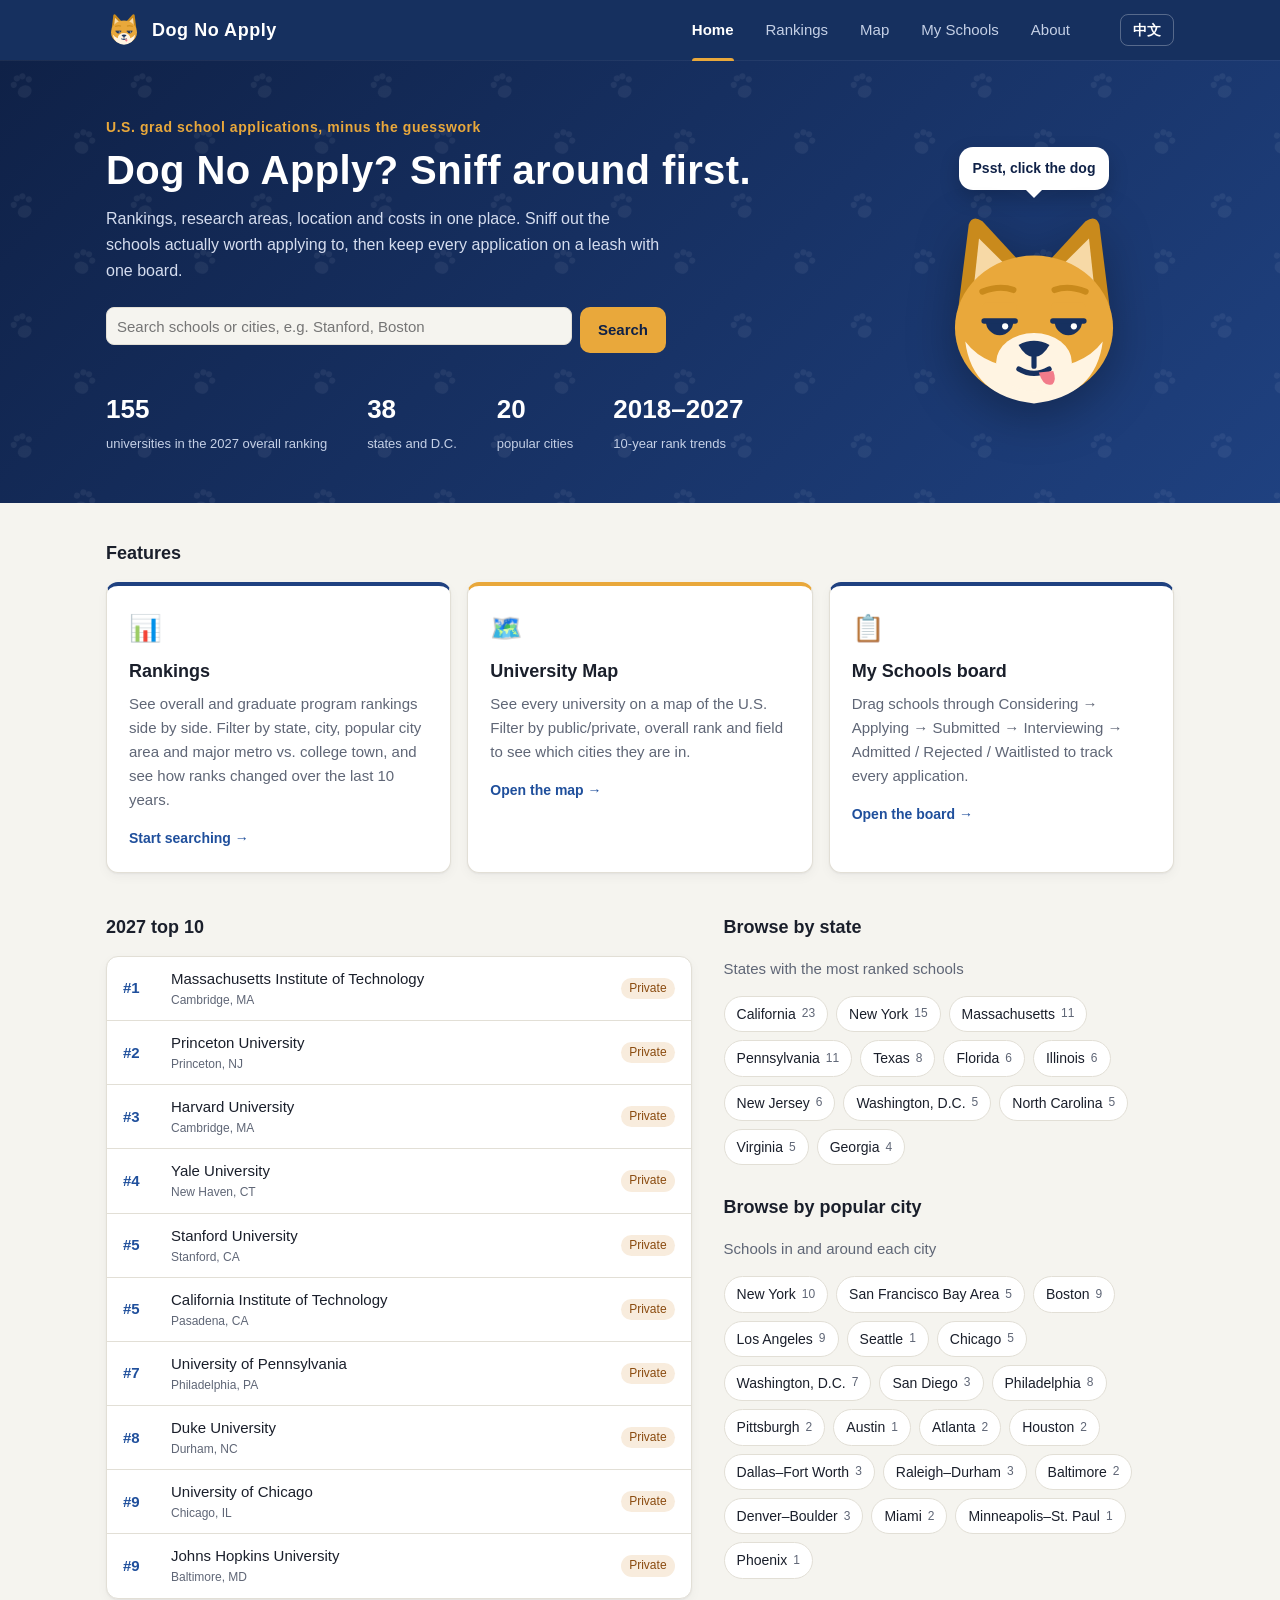
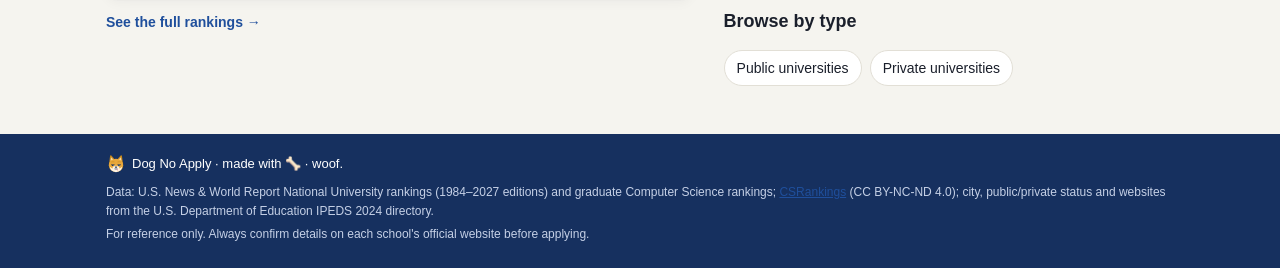
==== commit 8e10dc4e: "version 3" ====
--- a/index.html
+++ b/index.html
@@ -133,9 +133,9 @@
         <h2 class="section-title" data-i18n="home.byState"></h2>
         <p class="muted" data-i18n="home.byStateSub"></p>
         <div class="chips" id="stateChips"></div>
-        <h2 class="section-title" style="margin-top:28px" data-i18n="home.byCluster"></h2>
-        <p class="muted" data-i18n="home.byClusterSub"></p>
-        <div class="chips" id="clusterChips"></div>
+        <h2 class="section-title" style="margin-top:28px" data-i18n="home.byHub"></h2>
+        <p class="muted" data-i18n="home.byHubSub"></p>
+        <div class="chips" id="hubChips"></div>
         <h2 class="section-title" style="margin-top:28px" data-i18n="home.byType"></h2>
         <div class="chips">
           <a class="chip" href="rankings.html?control=public" data-i18n="home.publicUnis"></a>
